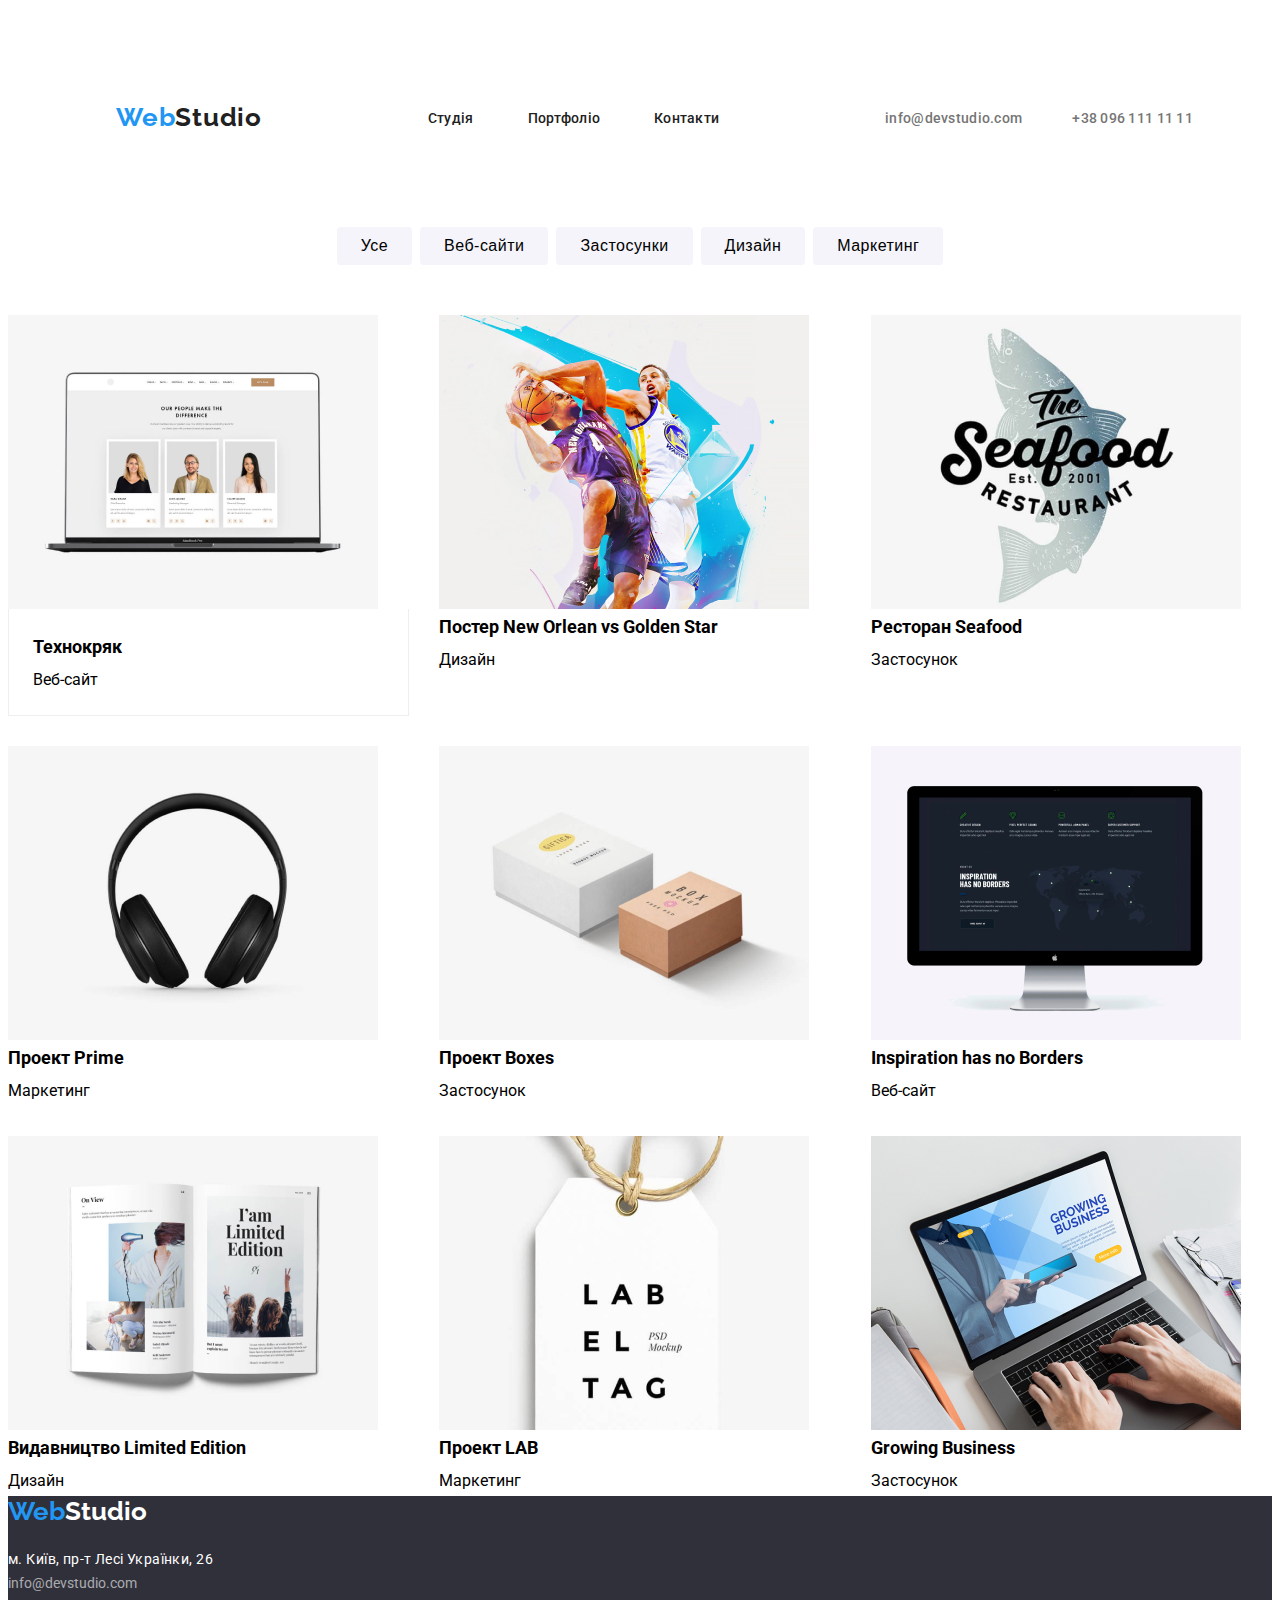
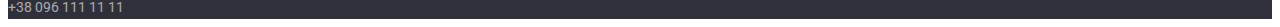
==== portfolio.html @ 5f81f50c "додає модальне вікно та оверлей" ====
<!DOCTYPE html>
<html lang="en">

<head>
    <meta charset="UTF-8">
    <meta http-equiv="X-UA-Compatible" content="IE=edge">
    <meta name="viewport" content="width=device-width, initial-scale=1.0">
    <title>Portfolio hw12</title>
    <link rel="preconnect" href="https://fonts.googleapis.com">
    <link rel="preconnect" href="https://fonts.gstatic.com" crossorigin>
    <link href="https://fonts.googleapis.com/css2?family=Raleway:wght@700&family=Roboto:wght@400;500;700&display=swap"
        rel="stylesheet">
    <link rel="stylesheet" href="./styles.css">
</head>

<body>
    <!-- Шапка -->
    <header class="section">
        <div class="container">
            <nav>
                <a class="logo" href="./index.html"><span>Web</span>Studio</a>
                <ul class="nav-list">
                    <li class="nav-item"><a class="header_text nav-link" href="./index.html">Студія</a></li>
                    <li class="nav-item"><a class="blue nav-link" href="./portfolio.html">Портфоліо</a></li>
                    <li class="nav-item"><a class="header_text nav-link" href="">Контакти</a></li>
                </ul>
                <ul class="nav-list contacts-list">
                    <li class="nav-item contact-item"><a class="contact-link" href="">info@devstudio.com</a></li>
                    <li class="nav-item contact-item"><a class="contact-link" href="">+38 096 111 11 11</a></li>
                </ul>
            </nav>
        </div>
    </header>
    <main>
        <!-- Секція з розділами -->
        <!-- Я зробила кнопками, але тут мабуть можна зробити ссилки замість кнопок -->
        <section>
            <ul class="filter">
                <li class="filter-item"><button type="button" class="filter-btn">Усе</button></li>
                <li class="filter-item"><button type="button" class="filter-btn">Веб-сайти</button></li>
                <li class="filter-item"><button type="button" class="filter-btn">Застосунки</button></li>
                <li class="filter-item"><button type="button" class="filter-btn">Дизайн</button></li>
                <li class="filter-item"><button type="button" class="filter-btn">Маркетинг</button></li>
            </ul>
        </section>
        <!-- Головна секція -->
        <section>
            <ul class="examples">
                <li class="examples-item">
                    <a class="link" href="">
                        <div class="thumb">
                            <img src="./images/portfolio/laptop.jpg" alt="">
                            <div class="overlay">
                                <p class="overlay-text">
                                    Технокряк це сучасний майданчик поширення коронавірусу. 
                                    Компанії використовують цю платформу для цифрового шпигунства
                                    та атак на захищені сервери конкурентів.
                                </p>
                            </div>
                        </div>
                    
                        <div class="link-text">
                            <h2 class="img_title">Технокряк</h2>
                            <p class="img_text">Веб-сайт</p>
                        </div>
                    </a>
                </li>
                <li class="examples-item">
                    <a href="">
                        <img src="./images/portfolio/sport.jpg" alt="">
                        <h2 class="img_title">Постер New Orlean vs Golden Star</h2>
                        <p class="img_text">Дизайн</p>
                    </a>
                </li>
                <li class="examples-item">
                    <a href="">
                        <img src="./images/portfolio/seafood_rest.jpg" alt="">
                        <h2 class="img_title">Ресторан Seafood</h2>
                        <p class="img_text">Застосунок</p>
                    </a>
                </li>
                <li class="examples-item">
                    <a href="">
                        <img src="./images/portfolio/headphones.jpg" alt="">
                        <h2 class="img_title">Проект Prime</h2>
                        <p class="img_text">Маркетинг</p>
                    </a>
                </li>
                <li class="examples-item">
                    <a href="">
                        <img src="./images/portfolio/boxes.jpg" alt="">
                        <h2 class="img_title">Проект Boxes</h2>
                        <p class="img_text">Застосунок</p>
                    </a>
                </li>
                <li class="examples-item">
                    <a href="">
                        <img src="./images/portfolio/monitor.jpg" alt="">
                        <h2 class="img_title">Inspiration has no Borders</h2>
                        <p class="img_text">Веб-сайт</p>
                    </a>
                </li>
                <li class="examples-item">
                    <a href="">
                        <img src="./images/portfolio/book.jpg" alt="">
                        <h2 class="img_title">Видавництво Limited Edition</h2>
                        <p class="img_text">Дизайн</p>
                    </a>
                </li>
                <li class="examples-item">
                    <a href="">
                        <img src="./images/portfolio/label_tag.jpg" alt="">
                        <h2 class="img_title">Проект LAB</h2>
                        <p class="img_text">Маркетинг</p>
                    </a>
                </li>
                <li class="examples-item">
                    <a href="">
                        <img src="./images/portfolio/gr_business.jpg" alt="">
                        <h2 class="img_title">Growing Business</h2>
                        <p class="img_text">Застосунок</p>
                    </a>
                </li>
            </ul>
        </section>
    </main>
    <!-- Футер -->
    <footer class="footer">
        <a class="logo_white" href="./"><span>Web</span>Studio</a>
        <address class="address">м. Київ, пр-т Лесі Українки, 26</address>
        <ul>
            <li><a class="info" href="mail:info@devstudio.com">info@devstudio.com</a></li>
            <li><a class="info" href="tel:+38 096 111 11 11">+38 096 111 11 11</a></li>
        </ul>
    </footer>
</body>

</html>
---- styles.css ----
:root {
    --accent-color: #2196F3;
    --primary-text-color: #212121;
    --secondary-text-color: #757575;
    --thirdly-text-color: #FFFFFF;
    --backgroud-color: #2F303A;
    --svg: #AFB1B8;
    --card-border-line: #EEEEEE
}

/* Загальні стилі */
body {
    font-family: "Roboto", sans-serif;
    color: var(--primary-text-color);
}

*,
*::before,
*::after {
    box-sizing: border-box;
}

h1,
h2,
h3,
p,
ul {
    margin: 0;
    padding: 0;
}

a {
    margin: 0;
    padding: 0;
    color: var(--primary-text-color);
    text-decoration: none;
}

ul {
    list-style: none;
}

img{
    display: block;
    max-width: 100%;
    height: auto;
}

/* Головна сторінка */

.section {
    width: 1600px;
    padding-top: 94px;
    padding-bottom: 94px;
}

.container {
    width: 1200px;
    padding-left: 15px;
    padding-right: 15px;
    margin-right: auto;
}

/* Хедер */
.section.header {
    padding-top: 24px;
    padding-bottom: 25px;
}

.container nav {
    display: flex;
    align-items: center;
    justify-content: space-evenly;
}

.logo {
    font-family: 'Raleway';
    font-style: normal;
    font-weight: 700;
    font-size: 26px;
    line-height: 31px;
    letter-spacing: 0.03em;
    color: var(--primary-text-color);
    margin-right: auto;
    margin-left: 0;
}

/* .logo {
    font-family: 'Raleway';
    font-style: normal;
    font-weight: 700;
    font-size: 26px;
    line-height: 31px;
    color: black;
} */

.logo span {
    color: var(--accent-color);
}

nav {
    margin-left: 93px;
}

.nav-list {
    display: flex;
}

.nav-item:not(:first-child) {
    margin-left: 54px;
}

.nav-link,
.contact-link {
    /* font-family: 'Roboto'; */
    font-style: normal;
    font-weight: 500;
    font-size: 14px;
    line-height: 16px;
    letter-spacing: 0.02em;
    color: var(--primary-text-color);

    transition: color 250ms cubic-bezier(0.4, 0, 0.2, 1);
}

.nav-link:hover,
.nav-link:focus,
.contact-link:hover,
.contact-link:focus {
    color: var(--accent-color);
}

.contact-link {
    color: var(--secondary-text-color);
    display: inline-flex;
}

/* Іконки до пошти і телефону */
.mail::before {
    content: "";
    width: 20px;
    height: 20px;
    margin-right: 10px;
    background-image: url("./images/main/envelope.png");
    background-size: contain;
    background-repeat: no-repeat;
}

.phone::before {
    content: "";
    width: 20px;
    height: 20px;
    margin-right: 10px;
    background-image: url("./images/main/Vector.png");
    background-size: contain;
    background-repeat: no-repeat;
}



.contacts-list {
    display: flex;
    margin-left: auto;
}

.contact-item:not(:first-child) {
    margin-left: 50px;
}


/* Сeкція герой */
.section.hero {
    padding-top: 200px;
    padding-bottom: 200px;
    text-align: center;
    background-image: url(./images/main/bgci.jpg);
    width: 1200px;
}

.section.hero,
.section.footer {
    background-color: var(--backgroud-color);
}

.hero-title {
    font-style: normal;
    font-weight: 900;
    font-size: 44px;
    line-height: 60px;
    text-align: center;
    letter-spacing: 0.06em;
    text-transform: uppercase;
    color: var(--thirdly-text-color);
}

.hero-button {
    display: inline-flex;
    border: none;
    background-color: var(--accent-color);
    font-weight: 700;
    font-size: 16px;
    line-height: 30px;
    padding: 10px 24px;
    color: var(--thirdly-text-color);
    border-radius: 4px;

    cursor: pointer;

    transition: background-color 250ms cubic-bezier(0.4, 0, 0.2, 1),
        color 250ms cubic-bezier(0.4, 0, 0.2, 1);

    /* transition-property: background-color;
    transition-duration: 1000mc;
    transition-timing-function: cubic-bezier(0.4, 0, 0.2, 1);
    transition-delay: 1000ms; */
}

.hero-button:focus,
.hero-button:hover {
    /* box-shadow: 0px 4px 4px rgba(0, 0, 0, 0.15); */
    background-color: aquamarine;
    color: #2F303A;
}

/* Modal window and backdrop */
.backdrop{
    position: fixed;
    top: 0;
    left: 0;
    width: 100%;
    height: 100%;
    background-color: rgba(0, 0, 0, 0.2);
    pointer-events: none;
}

.modal{
    position: absolute;
    top: 50%;
    left: 50%;
    transform: translate(-50%, -50%);
    width: 528px;
    height: 581px;
    background-color: var(--thirdly-text-color);
}

/* .close-button{
    position: absolute;
    top: 8px;
    right: 8px;

} */

/* Особливості */
.features {
    display: flex;
    justify-content: space-between;
}

.features-item {
    width: 270px;
}

.features-item:not(:last-child) {
    margin-right: 30px;
}

.features-icon {
    background-color: #F5F4FA;
    border-radius: 4px;
    height: 120px;
    margin-bottom: 30px;
}

.features-svg {
    margin-top: 25px;
    margin-left: 100px;
}

/* Чим ми займаємося */
.jobs {
    display: flex;
    justify-content: space-between;
}

.jobs-item {
    width: 270px;
}

/* Наша команда */

.our-team {
    background-color: #F5F4FA;
    display: flex;
    justify-content: space-between;
}

.team-link {
    width: 270px;
}

.team-list {
    display: flex;
    flex-wrap: wrap;
    margin: -15px;
}

.team-item {
    flex-basis: calc((100% - 30px * 4) / 4);
    margin: 15px;
    box-shadow: 0px 1px 3px rgba(0, 0, 0, 0.12), 0px 1px 1px rgba(0, 0, 0, 0.14), 0px 2px 1px rgba(0, 0, 0, 0.2);
    border-radius: 0px 0px 4px 4px;
    width: 270px;
}

.team-card {
    padding: 30px 32px;
    text-align: center;
    background-color: var(--thirdly-text-color);
}

.name {
    font-weight: 500;
    font-size: 16px;
    line-height: 19px;
    margin-bottom: 10px;
}

.position {
    font-size: 16px;
    line-height: 19px;
    color: var(--secondary-text-color);
    margin-bottom: 16px;
}

.networks-list {
    display: flex;
    flex-direction: row;
    justify-content: center;
}

.networks-item:not(:last-child) {
    margin-right: 10px;
}

.networks-link {
    display: inline-flex;
    align-items: center;
    justify-content: center;

    width: 44px;
    height: 44px;
    border-radius: 50%;

    background-color: var(--thirdly-text-color);
    color: var(--svg);

    transition: background-color 250ms cubic-bezier(0.4, 0, 0.2, 1),
        color 250ms cubic-bezier(0.4, 0, 0.2, 1);
}

.networks-link:hover,
.networks-link:focus {
    background-color: var(--accent-color);
    color: var(--thirdly-text-color);
}

.networks-icon {
    fill: currentColor;
}


/* Постійні клієнти */

.customers-link {
    display: inline-flex;
    align-items: center;
    justify-content: center;
    width: 170px;
    height: 90px;
    color: #AFB1B8;
    border: 1px solid var(--svg);
    border-radius: 4px;
    padding-top: auto;
    padding-left: auto;

    transition: color 250ms cubic-bezier(0.4, 0, 0.2, 1);
}

.customers-link:hover,
.customers-link:focus {
    border-color: #2196F3;
    color: #FFFFFF;
}

.customers-icon-1 {
    width: 44.27px;
    height: 49.23px;
    fill: currentColor;
}

.customers-icon-2 {
    width: 40px;
    height: 52px;
    fill: currentColor;
}

.customers-icon-3 {
    width: 41px;
    height: 42.6px;
    fill: currentColor;
}

.customers-icon-4 {
    width: 79.66px;
    height: 42.02px;
    fill: currentColor;
}

.customers-icon-5 {
    width: 59px;
    height: 47px;
    fill: currentColor;
}

.customers-icon-6 {
    width: 88.48px;
    height: 45.44px;
    fill: currentColor;
}

/* Футер */
footer .container {
    display: flex;
}

.contacts {
    width: 231px;
    height: 132px;
    margin-right: 70px;
}

.networks {
    width: 207px;
    height: 80px;
}

.section.footer {
    padding-top: 60px;
    padding-bottom: 60px;
    display: flex;
    width: 1200px;
}

.footer .logo {
    color: var(--thirdly-text-color);
}

address {
    font-size: 14px;
    line-height: 24px;
    letter-spacing: 0.03em;

    color: var(--thirdly-text-color);
    margin-top: 20px;

}

.footer .contacts-list {
    display: block;
    margin-top: 9px;
}

.footer .contact-item:last-child {
    margin-left: 0;
    margin-top: 9px;
}

.footer p {
    font-family: 'Roboto';
    font-style: normal;
    font-weight: 700;
    font-size: 14px;
    line-height: 16px;
    letter-spacing: 0.03em;
    color: var(--thirdly-text-color);
    margin-bottom: 20px;
}

.footer .networks-link {
    background-color: rgba(255, 255, 255, 0.1);
    color: var(--thirdly-text-color);
}

.footer .networks-link:hover,
.footer .networks-link:focus {
    background-color: var(--accent-color);
}

.footer .networks-icon {
    fill: currentColor;
}


/* Портфоліо */

/* Кнопки фільтру */
.filter {
    display: flex;
    justify-content: center;
    margin-bottom: 50px;
}

.filter-item:not(:last-child) {
    margin-right: 8px;
}

.filter-btn {
    border: none;
    border-radius: 4px;
    padding: 6px 24px;
    background: #F5F4FA;
    font-weight: 500;
    font-size: 16px;
    line-height: 26px;
    text-align: center;
    letter-spacing: 0.03em;

    transition: color 250ms cubic-bezier(0.4, 0, 0.2, 1);
}

.filter-btn:hover,
.filter-btn:focus {
    background-color: var(--accent-color);
    color: var(--thirdly-text-color);
    box-shadow: 0px 3px 1px rgba(0, 0, 0, 0.1),
        0px 1px 2px rgba(0, 0, 0, 0.08),
        0px 2px 2px rgba(0, 0, 0, 0.12);
}

/* Приклади в портфоліо */
.examples {
    display: flex;
    flex-wrap: wrap;
    margin: -15px;
}

.examples-item {
    width: calc((100% - 30px * 3) / 3);
    margin: 15px;
}

/* Overlay */

.thumb{
    position: relative;
    overflow: hidden;
}

.overlay{
    background-color: rgba(33, 150, 243, 0.9);
    padding: 63px 24px;
    position: absolute;
    top: 0;
    left: 0;
    width: 100%;
    height: 100%;
    transform: translateY(100%);
    transition: cubic-bezier(0.4, 0, 0.2, 1);
}

.link:hover .overlay,
.link:focus .overlay{
    transform: translateY(0);
}

.link:hover .link-text,
.link:focus .link-text{
    box-shadow: 0px 1px 1px rgba(0, 0, 0, 0.12), 0px 4px 4px rgba(0, 0, 0, 0.06), 1px 4px 6px rgba(0, 0, 0, 0.16);
}

.overlay-text{
    font-size: 18px;
    line-height: 28px;
    letter-spacing: 0.03em;
    color: var(--thirdly-text-color);
}

.link-text {
    padding: 20px 24px;
    border-left: 1px solid var(--card-border-line);
    border-right: 1px solid var(--card-border-line);
    border-bottom: 1px solid var(--card-border-line);
  }

  body {
    font-family: "Roboto", sans-serif;
}

a {
    text-decoration: none;
    color: black;
}

span {
    color: #2196F3;
}

.contacts-list {
    justify-content: flex-end;
}

button {
    border: none;
}


.grey {
    background: #F5F4FA;
    border-radius: 4px;
}

.img_title {
    font-family: 'Roboto';
    font-style: normal;
    font-weight: 700;
    font-size: 18px;
    line-height: 36px;
}

.img_text {
    font-family: 'Roboto';
    font-style: normal;
    font-weight: 400;
    font-size: 16px;
    line-height: 30px;
}

.footer {
    background-color: #2F303A;
}

.logo_white {
    font-family: 'Raleway';
    font-style: normal;
    font-weight: 700;
    font-size: 26px;
    line-height: 31px;
    color: white;
}

.address {
    font-family: 'Roboto';
    font-style: normal;
    font-weight: 400;
    font-size: 14px;
    line-height: 24px;
    color: white;
}

.info {
    font-family: 'Roboto';
    font-style: normal;
    font-weight: 400;
    font-size: 14px;
    line-height: 24px;
    color: rgba(255, 255, 255, 0.6);
}
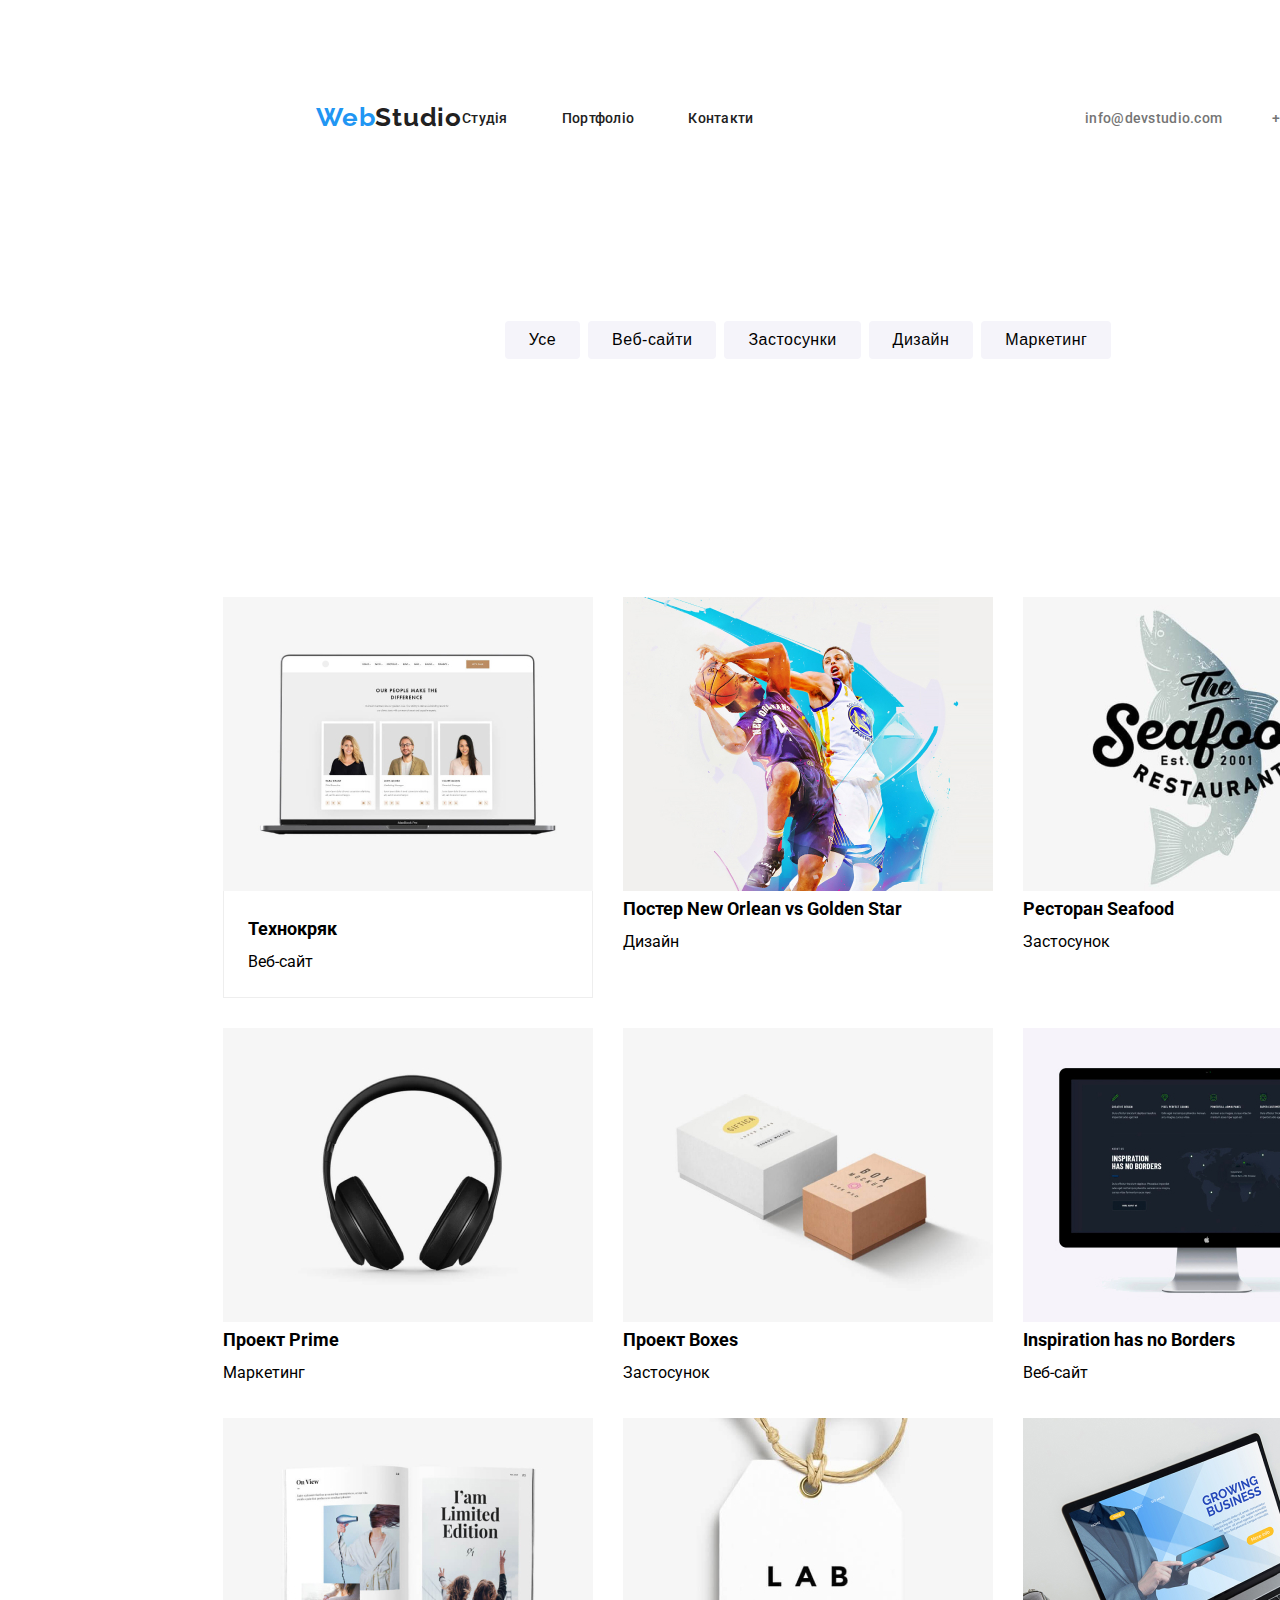
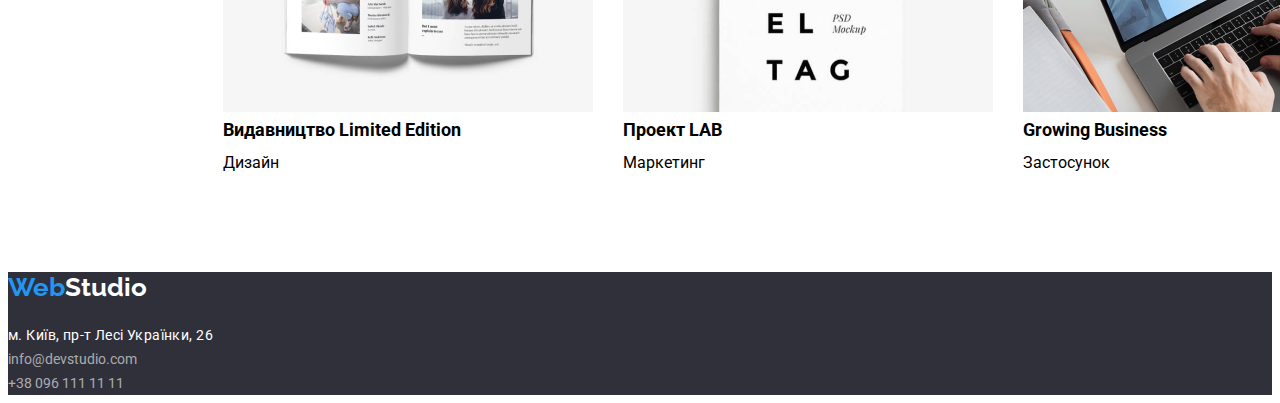
==== commit 5bc15a67: "робить 13 дз та оптимізує іконки" ====
--- a/portfolio.html
+++ b/portfolio.html
@@ -34,94 +34,100 @@
     <main>
         <!-- Секція з розділами -->
         <!-- Я зробила кнопками, але тут мабуть можна зробити ссилки замість кнопок -->
-        <section>
-            <ul class="filter">
-                <li class="filter-item"><button type="button" class="filter-btn">Усе</button></li>
-                <li class="filter-item"><button type="button" class="filter-btn">Веб-сайти</button></li>
-                <li class="filter-item"><button type="button" class="filter-btn">Застосунки</button></li>
-                <li class="filter-item"><button type="button" class="filter-btn">Дизайн</button></li>
-                <li class="filter-item"><button type="button" class="filter-btn">Маркетинг</button></li>
-            </ul>
+        <section class="section">
+            <div class="container">
+                <ul class="filter">
+                    <li class="filter-item"><button type="button" class="filter-btn">Усе</button></li>
+                    <li class="filter-item"><button type="button" class="filter-btn">Веб-сайти</button></li>
+                    <li class="filter-item"><button type="button" class="filter-btn">Застосунки</button></li>
+                    <li class="filter-item"><button type="button" class="filter-btn">Дизайн</button></li>
+                    <li class="filter-item"><button type="button" class="filter-btn">Маркетинг</button></li>
+                </ul>  
+            </div>
+            
         </section>
         <!-- Головна секція -->
-        <section>
-            <ul class="examples">
-                <li class="examples-item">
-                    <a class="link" href="">
-                        <div class="thumb">
-                            <img src="./images/portfolio/laptop.jpg" alt="">
-                            <div class="overlay">
-                                <p class="overlay-text">
-                                    Технокряк це сучасний майданчик поширення коронавірусу. 
-                                    Компанії використовують цю платформу для цифрового шпигунства
-                                    та атак на захищені сервери конкурентів.
-                                </p>
+        <section class="section">
+            <div class="container">
+                <ul class="examples">
+                    <li class="examples-item">
+                        <a class="link" href="">
+                            <div class="thumb">
+                                <img src="./images/portfolio/laptop.jpg" alt="">
+                                <div class="overlay">
+                                    <p class="overlay-text">
+                                        Технокряк це сучасний майданчик поширення коронавірусу. 
+                                        Компанії використовують цю платформу для цифрового шпигунства
+                                        та атак на захищені сервери конкурентів.
+                                    </p>
+                                </div>
                             </div>
-                        </div>
-                    
-                        <div class="link-text">
-                            <h2 class="img_title">Технокряк</h2>
+                        
+                            <div class="link-text">
+                                <h2 class="img_title">Технокряк</h2>
+                                <p class="img_text">Веб-сайт</p>
+                            </div>
+                        </a>
+                    </li>
+                    <li class="examples-item">
+                        <a href="">
+                            <img src="./images/portfolio/sport.jpg" alt="">
+                            <h2 class="img_title">Постер New Orlean vs Golden Star</h2>
+                            <p class="img_text">Дизайн</p>
+                        </a>
+                    </li>
+                    <li class="examples-item">
+                        <a href="">
+                            <img src="./images/portfolio/seafood_rest.jpg" alt="">
+                            <h2 class="img_title">Ресторан Seafood</h2>
+                            <p class="img_text">Застосунок</p>
+                        </a>
+                    </li>
+                    <li class="examples-item">
+                        <a href="">
+                            <img src="./images/portfolio/headphones.jpg" alt="">
+                            <h2 class="img_title">Проект Prime</h2>
+                            <p class="img_text">Маркетинг</p>
+                        </a>
+                    </li>
+                    <li class="examples-item">
+                        <a href="">
+                            <img src="./images/portfolio/boxes.jpg" alt="">
+                            <h2 class="img_title">Проект Boxes</h2>
+                            <p class="img_text">Застосунок</p>
+                        </a>
+                    </li>
+                    <li class="examples-item">
+                        <a href="">
+                            <img src="./images/portfolio/monitor.jpg" alt="">
+                            <h2 class="img_title">Inspiration has no Borders</h2>
                             <p class="img_text">Веб-сайт</p>
-                        </div>
-                    </a>
-                </li>
-                <li class="examples-item">
-                    <a href="">
-                        <img src="./images/portfolio/sport.jpg" alt="">
-                        <h2 class="img_title">Постер New Orlean vs Golden Star</h2>
-                        <p class="img_text">Дизайн</p>
-                    </a>
-                </li>
-                <li class="examples-item">
-                    <a href="">
-                        <img src="./images/portfolio/seafood_rest.jpg" alt="">
-                        <h2 class="img_title">Ресторан Seafood</h2>
-                        <p class="img_text">Застосунок</p>
-                    </a>
-                </li>
-                <li class="examples-item">
-                    <a href="">
-                        <img src="./images/portfolio/headphones.jpg" alt="">
-                        <h2 class="img_title">Проект Prime</h2>
-                        <p class="img_text">Маркетинг</p>
-                    </a>
-                </li>
-                <li class="examples-item">
-                    <a href="">
-                        <img src="./images/portfolio/boxes.jpg" alt="">
-                        <h2 class="img_title">Проект Boxes</h2>
-                        <p class="img_text">Застосунок</p>
-                    </a>
-                </li>
-                <li class="examples-item">
-                    <a href="">
-                        <img src="./images/portfolio/monitor.jpg" alt="">
-                        <h2 class="img_title">Inspiration has no Borders</h2>
-                        <p class="img_text">Веб-сайт</p>
-                    </a>
-                </li>
-                <li class="examples-item">
-                    <a href="">
-                        <img src="./images/portfolio/book.jpg" alt="">
-                        <h2 class="img_title">Видавництво Limited Edition</h2>
-                        <p class="img_text">Дизайн</p>
-                    </a>
-                </li>
-                <li class="examples-item">
-                    <a href="">
-                        <img src="./images/portfolio/label_tag.jpg" alt="">
-                        <h2 class="img_title">Проект LAB</h2>
-                        <p class="img_text">Маркетинг</p>
-                    </a>
-                </li>
-                <li class="examples-item">
-                    <a href="">
-                        <img src="./images/portfolio/gr_business.jpg" alt="">
-                        <h2 class="img_title">Growing Business</h2>
-                        <p class="img_text">Застосунок</p>
-                    </a>
-                </li>
-            </ul>
+                        </a>
+                    </li>
+                    <li class="examples-item">
+                        <a href="">
+                            <img src="./images/portfolio/book.jpg" alt="">
+                            <h2 class="img_title">Видавництво Limited Edition</h2>
+                            <p class="img_text">Дизайн</p>
+                        </a>
+                    </li>
+                    <li class="examples-item">
+                        <a href="">
+                            <img src="./images/portfolio/label_tag.jpg" alt="">
+                            <h2 class="img_title">Проект LAB</h2>
+                            <p class="img_text">Маркетинг</p>
+                        </a>
+                    </li>
+                    <li class="examples-item">
+                        <a href="">
+                            <img src="./images/portfolio/gr_business.jpg" alt="">
+                            <h2 class="img_title">Growing Business</h2>
+                            <p class="img_text">Застосунок</p>
+                        </a>
+                    </li>
+                </ul>
+            </div>
+            
         </section>
     </main>
     <!-- Футер -->
--- a/styles.css
+++ b/styles.css
@@ -58,7 +58,18 @@
     width: 1200px;
     padding-left: 15px;
     padding-right: 15px;
+    margin-left: auto;
     margin-right: auto;
+}
+
+.title{
+    margin-bottom: 50px;
+
+    font-weight: 700;
+    font-size: 36px;
+    line-height: 42px;
+    text-align: center;
+    letter-spacing: 0.03em;
 }
 
 /* Хедер */
@@ -70,7 +81,6 @@
 .container nav {
     display: flex;
     align-items: center;
-    justify-content: space-evenly;
 }
 
 .logo {
@@ -81,18 +91,8 @@
     line-height: 31px;
     letter-spacing: 0.03em;
     color: var(--primary-text-color);
-    margin-right: auto;
-    margin-left: 0;
-}
-
-/* .logo {
-    font-family: 'Raleway';
-    font-style: normal;
-    font-weight: 700;
-    font-size: 26px;
-    line-height: 31px;
-    color: black;
-} */
+}
+
 
 .logo span {
     color: var(--accent-color);
@@ -123,6 +123,11 @@
     transition: color 250ms cubic-bezier(0.4, 0, 0.2, 1);
 }
 
+.contact-icon{
+    margin-right: 10px;
+    fill: currentColor;
+}
+
 .nav-link:hover,
 .nav-link:focus,
 .contact-link:hover,
@@ -130,9 +135,17 @@
     color: var(--accent-color);
 }
 
+.contacts-list{
+    display: flex;
+    margin-left: auto;
+}
+
+.contact-item:not(:first-child){
+    margin-left: 50px;
+}
+
 .contact-link {
     color: var(--secondary-text-color);
-    display: inline-flex;
 }
 
 /* Іконки до пошти і телефону */
@@ -174,7 +187,7 @@
     padding-bottom: 200px;
     text-align: center;
     background-image: url(./images/main/bgci.jpg);
-    width: 1200px;
+    background-position: center;
 }
 
 .section.hero,
@@ -183,6 +196,10 @@
 }
 
 .hero-title {
+    width: 696px;
+    margin-left: auto;
+    margin-right: auto;
+    margin-bottom: 30px;
     font-style: normal;
     font-weight: 900;
     font-size: 44px;
@@ -243,14 +260,29 @@
     background-color: var(--thirdly-text-color);
 }
 
-/* .close-button{
+
+.close-button{
     position: absolute;
-    top: 8px;
-    right: 8px;
-
-} */
+    top: 14px;
+    right: 14px;
+    border: 1px solid rgba(0, 0, 0, 0.1);
+    border-radius: 50%;
+    background-color: var(--thirdly-text-color);
+}
 
 /* Особливості */
+
+.visually-hidden {
+    position: absolute;
+    width: 1px;
+    height: 1px;
+    border: 0;
+    margin: -1px;
+    padding: 0;
+    clip: rect(0 0 0 0);
+    overflow: hidden;
+}
+
 .features {
     display: flex;
     justify-content: space-between;
@@ -260,20 +292,16 @@
     width: 270px;
 }
 
-.features-item:not(:last-child) {
-    margin-right: 30px;
-}
-
 .features-icon {
+    width: 270px;
     background-color: #F5F4FA;
-    border-radius: 4px;
-    height: 120px;
+    padding: 25px 100px;
     margin-bottom: 30px;
 }
 
 .features-svg {
-    margin-top: 25px;
-    margin-left: 100px;
+    width: 70px;
+    height: 70px;
 }
 
 /* Чим ми займаємося */
@@ -282,8 +310,46 @@
     justify-content: space-between;
 }
 
-.jobs-item {
-    width: 270px;
+.jobs-img{
+    display: block;
+    width: 370px;
+    height: 294px;
+}
+
+/* Labels */
+.jobs-item{
+    position: relative;
+
+}
+.jobs-backdrop{
+    position: absolute;
+    display: flex;
+    justify-content: center;
+    /* margin: 0 auto; */
+    width: 370px;
+    height: 70px;
+    bottom: 0;
+    border-radius: 4px;
+    overflow: hidden;
+}
+
+.label-text{
+    font-family: 'Roboto';
+    font-style: normal;
+    font-weight: 700;
+    font-size: 14px;
+    line-height: 16px;
+    text-align: center;
+    letter-spacing: 0.03em;
+    text-transform: uppercase;
+
+    background-color: rgba(47, 48, 58, 0.8);
+    color: var(--thirdly-text-color);
+
+    margin: auto;
+    padding: 27px 94px;
+
+    flex-wrap: nowrap;
 }
 
 /* Наша команда */
@@ -371,64 +437,41 @@
 
 /* Постійні клієнти */
 
-.customers-link {
+.customers-list{
+    display: flex;
+}
+
+.customers-item:not(:last-child){
+    margin-right: 30px;
+}
+
+.customers-link{
     display: inline-flex;
+    justify-content: center;
     align-items: center;
-    justify-content: center;
+
     width: 170px;
     height: 90px;
-    color: #AFB1B8;
     border: 1px solid var(--svg);
+    color: var(--svg);
     border-radius: 4px;
-    padding-top: auto;
-    padding-left: auto;
-
-    transition: color 250ms cubic-bezier(0.4, 0, 0.2, 1);
 }
 
 .customers-link:hover,
-.customers-link:focus {
-    border-color: #2196F3;
-    color: #FFFFFF;
-}
-
-.customers-icon-1 {
-    width: 44.27px;
-    height: 49.23px;
+.customers-link:focus{
+    border: 1px solid var(--accent-color);  
+    color: var(--accent-color); 
+}
+
+.customers-icon{
     fill: currentColor;
 }
 
-.customers-icon-2 {
-    width: 40px;
-    height: 52px;
-    fill: currentColor;
-}
-
-.customers-icon-3 {
-    width: 41px;
-    height: 42.6px;
-    fill: currentColor;
-}
-
-.customers-icon-4 {
-    width: 79.66px;
-    height: 42.02px;
-    fill: currentColor;
-}
-
-.customers-icon-5 {
-    width: 59px;
-    height: 47px;
-    fill: currentColor;
-}
-
-.customers-icon-6 {
-    width: 88.48px;
-    height: 45.44px;
-    fill: currentColor;
-}
-
 /* Футер */
+footer {
+    width: auto;
+}
+
 footer .container {
     display: flex;
 }
